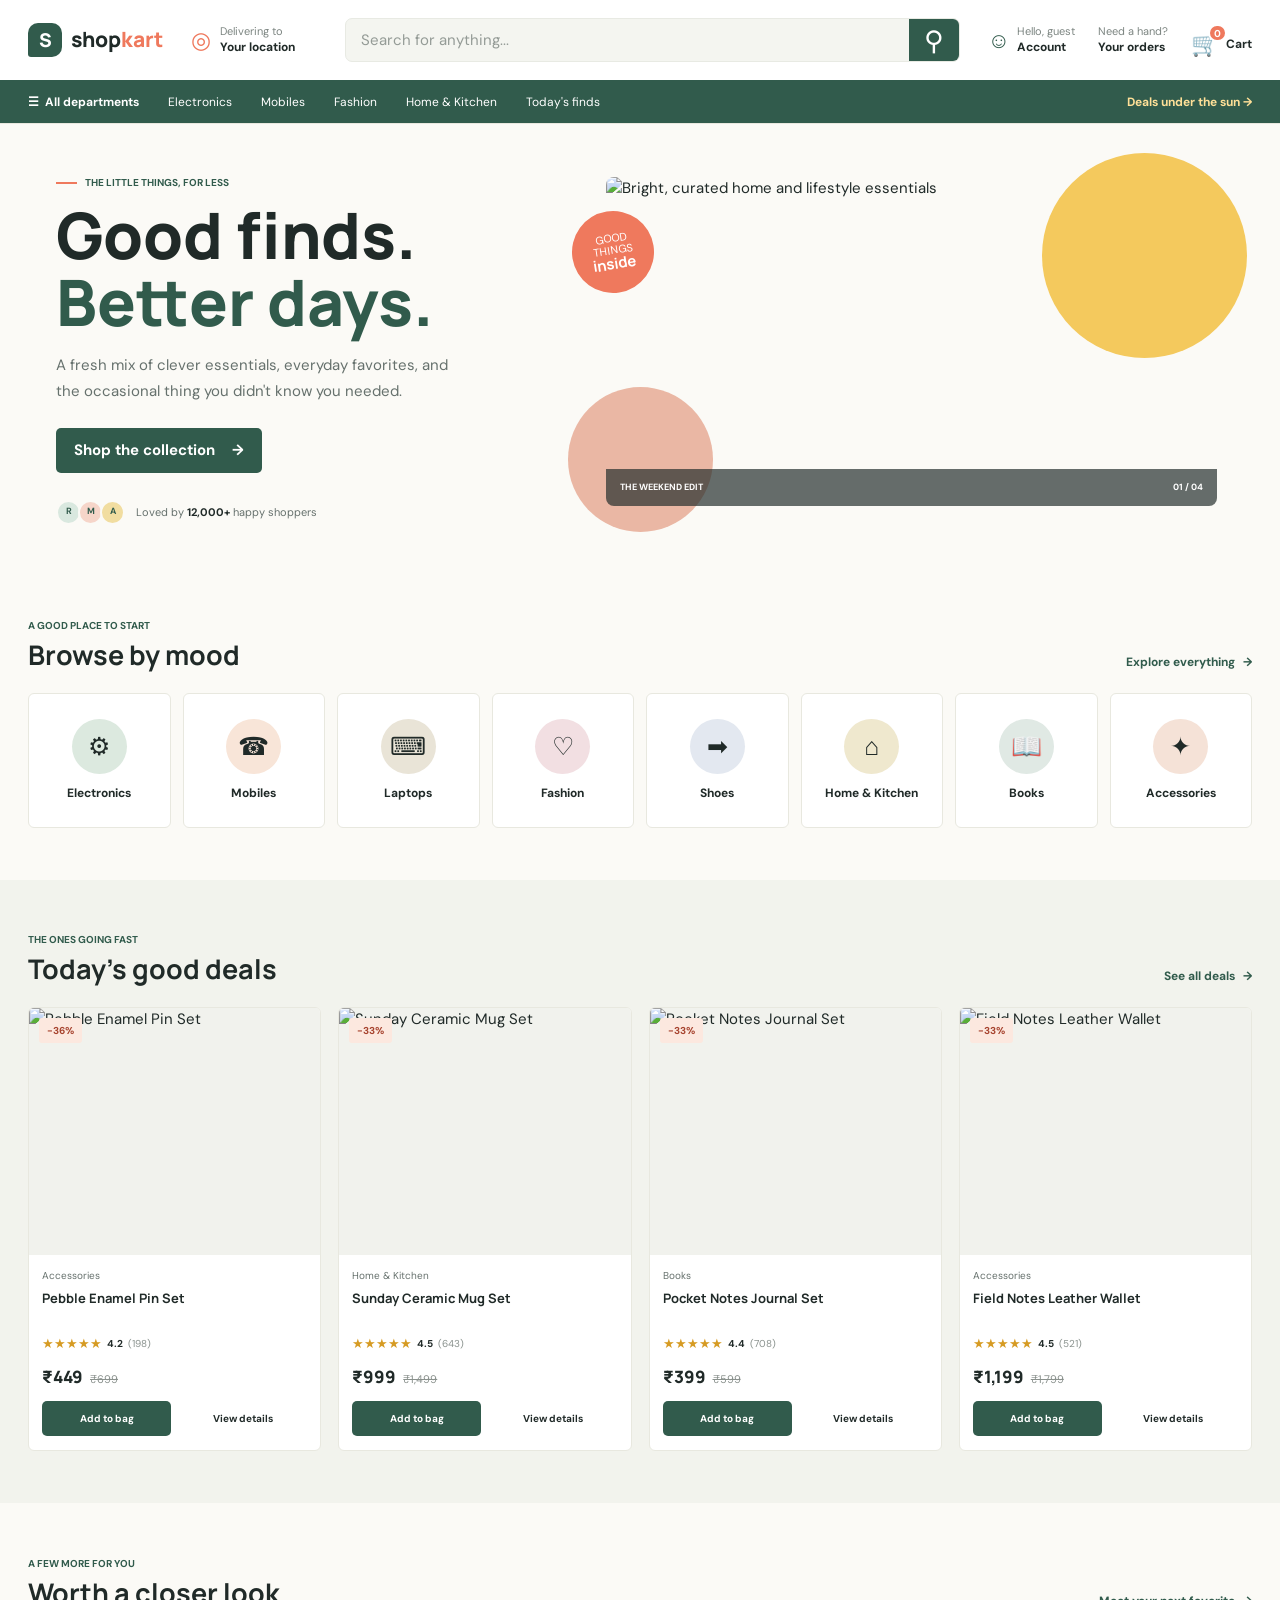
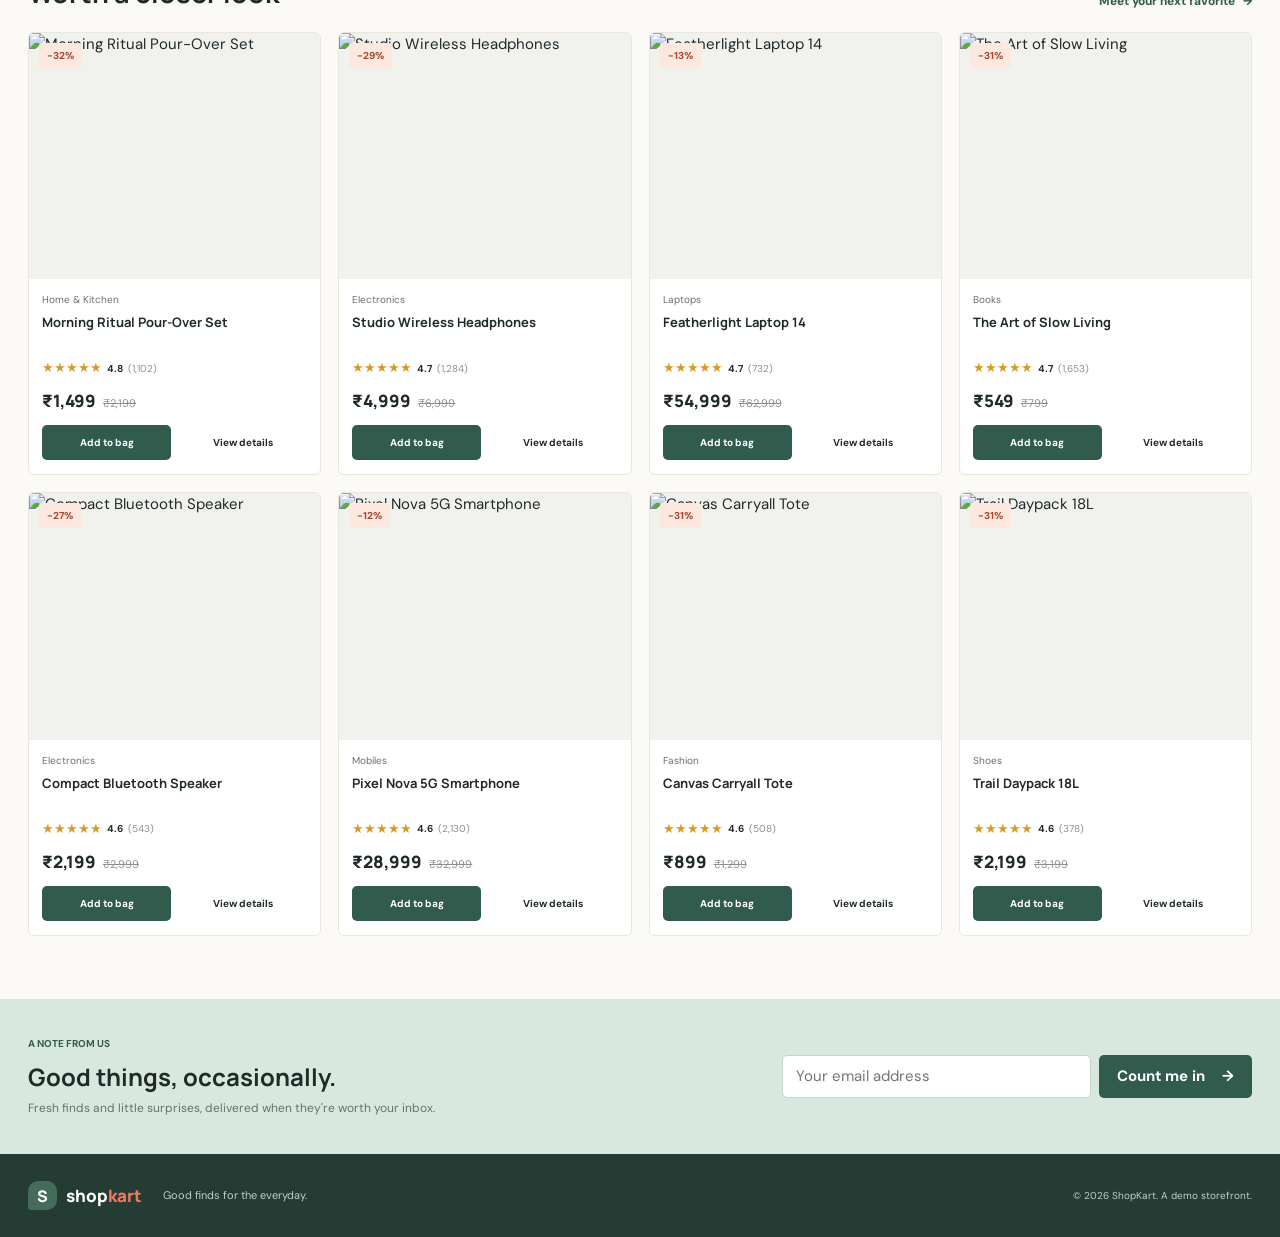
==== index.html @ 0349ad74 "all files" ====
<!doctype html>
<html lang="en">
<head>
  <meta charset="utf-8">
  <meta name="viewport" content="width=device-width, initial-scale=1">
  <meta name="description" content="Discover thoughtful finds and everyday favorites at ShopKart.">
  <title>ShopKart | Good finds </title>
  <link rel="preconnect" href="https://fonts.googleapis.com">
  <link rel="preconnect" href="https://fonts.gstatic.com" crossorigin>
  <link href="https://fonts.googleapis.com/css2?family=DM+Sans:wght@400;500;600;700&family=Manrope:wght@500;600;700;800&display=swap" rel="stylesheet">
  <link rel="stylesheet" href="css/style.css">
  <script src="js/script.js" defer></script>
</head>
<body data-page="home">
  <header class="site-header">
    <div class="header-main container">
      <a class="brand" href="index.html" aria-label="ShopKart home"><span class="brand-mark">S</span><span>shop<span class="brand-accent">kart</span></span></a>
      <div class="delivery-note"><span class="pin-icon" aria-hidden="true">&#9678;</span><span><small>Delivering to</small><strong>Your location</strong></span></div>
      <form class="search-form" role="search"><label class="visually-hidden" for="site-search">Search products</label><input id="site-search" type="search" name="q" placeholder="Search for anything..." autocomplete="off"><button aria-label="Search" type="submit"><span aria-hidden="true">&#9906;</span></button></form>
      <div class="header-actions"><a class="header-link account-link" href="checkout.html"><span class="action-icon" aria-hidden="true">&#9786;</span><span><small>Hello, guest</small><strong>Account</strong></span></a><a class="header-link orders-link" href="checkout.html"><span><small>Need a hand?</small><strong>Your orders</strong></span></a><a class="cart-link" href="cart.html" aria-label="Shopping cart"><span class="cart-icon" aria-hidden="true">&#128722;</span><span class="cart-count" data-cart-count>0</span><strong>Cart</strong></a></div>
      <button class="mobile-menu-button" type="button" aria-label="Open navigation" aria-expanded="false"><span></span><span></span><span></span></button>
    </div>
    <nav class="category-nav" aria-label="Main navigation"><div class="container nav-inner"><a class="nav-all" href="products.html">&#9776; &nbsp;All departments</a><a href="products.html?category=Electronics">Electronics</a><a href="products.html?category=Mobiles">Mobiles</a><a href="products.html?category=Fashion">Fashion</a><a href="products.html?category=Home%20%26%20Kitchen">Home &amp; Kitchen</a><a href="products.html">Today's finds</a><a class="nav-deal" href="products.html?sort=discount">Deals under the sun <span aria-hidden="true">&#8594;</span></a></div></nav>
  </header>
  <main>
    <section class="hero-section container" aria-labelledby="hero-title">
      <div class="hero-copy"><p class="eyebrow"><span></span> THE LITTLE THINGS, FOR LESS</p><h1 id="hero-title">Good finds.<br><em>Better days.</em></h1><p class="hero-description">A fresh mix of clever essentials, everyday favorites, and the occasional thing you didn't know you needed.</p><a class="button button-dark" href="products.html">Shop the collection <span aria-hidden="true">&#8594;</span></a><div class="hero-proof"><div class="proof-avatars"><span>R</span><span>M</span><span>A</span></div><span>Loved by <strong>12,000+</strong> happy shoppers</span></div></div>
      <div class="hero-art"><div class="hero-shape hero-shape-one"></div><div class="hero-shape hero-shape-two"></div><img src="https://images.unsplash.com/photo-1490312278390-ab64016e0aa9?auto=format&fit=crop&w=1100&q=85" alt="Bright, curated home and lifestyle essentials"><div class="hero-sticker"><span>GOOD<br>THINGS</span><strong>inside</strong></div><div class="hero-caption"><span>THE WEEKEND EDIT</span><span>01 / 04</span></div></div>
    </section>
    <section class="category-section container section-space" aria-labelledby="category-heading"><div class="section-heading"><div><p class="eyebrow">A GOOD PLACE TO START</p><h2 id="category-heading">Browse by mood</h2></div><a class="text-link" href="products.html">Explore everything <span aria-hidden="true">&#8594;</span></a></div><div class="category-grid" id="category-grid"></div></section>
    <section class="deal-section section-space" aria-labelledby="deal-heading"><div class="container"><div class="section-heading"><div><p class="eyebrow">THE ONES GOING FAST</p><h2 id="deal-heading">Today's good deals</h2></div><a class="text-link" href="products.html?sort=discount">See all deals <span aria-hidden="true">&#8594;</span></a></div><div class="product-grid" id="deals-grid"></div></div></section>
    <section class="recommend-section container section-space" aria-labelledby="recommend-heading"><div class="section-heading"><div><p class="eyebrow">A FEW MORE FOR YOU</p><h2 id="recommend-heading">Worth a closer look</h2></div><a class="text-link" href="products.html">Meet your next favorite <span aria-hidden="true">&#8594;</span></a></div><div class="product-grid" id="recommended-grid"></div></section>
    <section class="newsletter-band"><div class="container newsletter-inner"><div><p class="eyebrow">A NOTE FROM US</p><h2>Good things, occasionally.</h2><p>Fresh finds and little surprises, delivered when they're worth your inbox.</p></div><form class="newsletter-form"><label class="visually-hidden" for="newsletter-email">Email address</label><input id="newsletter-email" type="email" placeholder="Your email address" required><button class="button button-dark" type="submit">Count me in <span aria-hidden="true">&#8594;</span></button></form></div></section>
  </main>
  <footer class="site-footer"><div class="container footer-inner"><a class="brand footer-brand" href="index.html"><span class="brand-mark">S</span><span>shop<span class="brand-accent">kart</span></span></a><p>Good finds for the everyday.</p><span>&copy; 2026 ShopKart. A demo storefront.</span></div></footer>
  <div class="toast-region" aria-live="polite" aria-atomic="true"></div>
</body>
</html>
---- css/style.css ----
:root { color-scheme: light; --ink:#202a28; --ink-soft:#66716d; --paper:#fbfaf6; --white:#fff; --line:#e8e8df; --green:#315b4c; --green-dark:#23473a; --mint:#d9e8df; --coral:#ef795d; --coral-pale:#fce8df; --yellow:#f4c95d; --shadow:0 10px 28px rgba(35,55,46,.08); --font-body:'DM Sans',sans-serif; --font-display:'Manrope',sans-serif; }
* { box-sizing:border-box; }
html { scroll-behavior:smooth; }
body { margin:0; background:var(--paper); color:var(--ink); font-family:var(--font-body); font-size:15px; line-height:1.5; }
button,input,select { font:inherit; } button,a,input,select { -webkit-tap-highlight-color:transparent; } a { color:inherit; text-decoration:none; } button { color:inherit; } img { display:block; max-width:100%; }
.container { width:min(1240px,calc(100% - 56px)); margin-inline:auto; } .visually-hidden { position:absolute; width:1px; height:1px; padding:0; margin:-1px; overflow:hidden; clip:rect(0,0,0,0); white-space:nowrap; border:0; } .hidden { display:none!important; }
.site-header { position:relative; z-index:5; background:var(--white); border-bottom:1px solid var(--line); } .header-main { min-height:80px; display:flex; align-items:center; gap:28px; } .brand { display:inline-flex; align-items:center; gap:9px; flex:0 0 auto; font-family:var(--font-display); font-weight:800; font-size:21px; } .brand-mark { width:34px; height:34px; display:grid; place-items:center; border-radius:10px 10px 10px 3px; color:white; background:var(--green); font-size:19px; } .brand-accent { color:var(--coral); }
.delivery-note { display:flex; align-items:center; gap:9px; min-width:126px; } .pin-icon { color:var(--coral); font-size:23px; } .delivery-note small,.header-link small { display:block; color:#7c8581; font-size:11px; line-height:1.3; } .delivery-note strong,.header-link strong { display:block; font-size:12px; font-weight:700; line-height:1.4; }
.search-form { height:44px; display:flex; flex:1; min-width:120px; background:#f4f5f0; border:1px solid #e8eae3; border-radius:7px; overflow:hidden; } .search-form:focus-within { border-color:#819b8d; box-shadow:0 0 0 3px rgba(49,91,76,.09); } .search-form input { width:100%; min-width:0; padding:0 15px; border:0; outline:0; background:transparent; color:var(--ink); } .search-form input::placeholder { color:#949b96; } .search-form button { width:50px; flex:0 0 50px; border:0; color:white; background:var(--green); cursor:pointer; font-size:27px; line-height:1; }
.header-actions { display:flex; align-items:center; gap:23px; } .header-link { display:flex; align-items:center; gap:7px; white-space:nowrap; } .action-icon { color:var(--green); font-size:22px; } .cart-link { display:flex; align-items:center; gap:6px; position:relative; padding-top:8px; font-size:12px; } .cart-icon { font-size:23px; line-height:1; } .cart-count { position:absolute; top:-1px; left:17px; display:grid; min-width:18px; height:18px; place-items:center; padding:0 4px; border:2px solid white; border-radius:99px; background:var(--coral); color:white; font-size:10px; font-weight:700; } .mobile-menu-button { display:none; width:40px; height:40px; padding:10px; border:1px solid var(--line); border-radius:6px; background:white; } .mobile-menu-button span { display:block; height:2px; margin:4px 0; background:var(--ink); }
.category-nav { min-height:43px; background:var(--green); color:white; } .nav-inner { min-height:43px; display:flex; align-items:center; gap:29px; font-size:12px; } .nav-inner a { white-space:nowrap; transition:opacity .18s ease; } .nav-inner a:hover { opacity:.75; } .nav-all { font-weight:700; } .nav-deal { margin-left:auto; color:#ffe098; font-weight:700; }
.hero-section { min-height:440px; display:grid; grid-template-columns:.84fr 1.16fr; align-items:center; gap:45px; padding-block:36px 40px; } .hero-copy { padding:15px 0 10px 28px; } .eyebrow { margin:0 0 12px; color:var(--green); font-size:10px; font-weight:700; } .hero-copy .eyebrow { display:flex; align-items:center; gap:8px; } .hero-copy .eyebrow span { width:21px; height:2px; background:var(--coral); } h1,h2,h3,p { margin-top:0; } h1,h2,h3 { font-family:var(--font-display); } .hero-copy h1 { max-width:460px; margin-bottom:17px; font-size:clamp(42px,5vw,65px); line-height:1.04; font-weight:800; } .hero-copy h1 em { color:var(--green); font-style:normal; } .hero-description { max-width:410px; margin-bottom:23px; color:var(--ink-soft); font-size:15px; line-height:1.75; }
.button { min-height:45px; display:inline-flex; align-items:center; justify-content:center; gap:17px; padding:0 18px; border:0; border-radius:5px; cursor:pointer; font-weight:700; transition:transform .18s ease,background .18s ease,box-shadow .18s ease; } .button:hover { transform:translateY(-2px); box-shadow:0 7px 15px rgba(35,55,46,.14); } .button-dark { background:var(--green); color:white; } .button-dark:hover { background:var(--green-dark); } .button-coral { background:var(--coral); color:white; } .button-coral:hover { background:#dc674e; } .button-light { background:white; border:1px solid var(--line); } .hero-proof { display:flex; align-items:center; gap:11px; margin-top:27px; color:var(--ink-soft); font-size:11px; } .hero-proof strong { color:var(--ink); } .proof-avatars { display:flex; padding-left:3px; } .proof-avatars span { width:25px; height:25px; display:grid; place-items:center; margin-left:-3px; border:2px solid var(--paper); border-radius:50%; background:var(--mint); color:var(--green); font-size:9px; font-weight:700; } .proof-avatars span:nth-child(2) { background:#f6d5c9; } .proof-avatars span:nth-child(3) { background:#f1dda0; }
.hero-art { position:relative; min-height:356px; isolation:isolate; } .hero-art img { position:absolute; inset:8px 35px 19px 38px; width:calc(100% - 73px); height:calc(100% - 27px); object-fit:cover; border-radius:8px 70px 8px 8px; } .hero-shape { position:absolute; z-index:-1; border-radius:50%; } .hero-shape-one { width:205px; height:205px; top:-16px; right:5px; background:var(--yellow); } .hero-shape-two { width:145px; height:145px; bottom:-7px; left:0; background:#eab7a4; } .hero-sticker { position:absolute; top:42px; left:4px; width:82px; height:82px; display:grid; place-content:center; transform:rotate(-9deg); border-radius:50%; background:var(--coral); color:white; text-align:center; font-size:11px; line-height:1.1; } .hero-sticker strong { font-family:var(--font-display); font-size:15px; } .hero-caption { position:absolute; right:35px; bottom:19px; left:38px; display:flex; justify-content:space-between; padding:12px 14px; border-radius:0 0 8px 8px; background:rgba(32,42,40,.68); color:white; font-size:9px; font-weight:700; }
.section-space { padding-block:52px; } .section-heading { display:flex; align-items:end; justify-content:space-between; gap:20px; margin-bottom:22px; } .section-heading .eyebrow { margin-bottom:6px; } .section-heading h2,.newsletter-inner h2 { margin-bottom:0; font-size:27px; line-height:1.2; } .text-link { display:inline-flex; align-items:center; gap:8px; color:var(--green); font-size:12px; font-weight:700; white-space:nowrap; } .text-link:hover,.text-button:hover { color:var(--coral); } .category-section { padding-top:43px; } .category-grid { display:grid; grid-template-columns:repeat(8,minmax(0,1fr)); gap:12px; } .category-card { min-height:135px; display:flex; flex-direction:column; align-items:center; justify-content:center; gap:10px; border:1px solid var(--line); border-radius:6px; background:white; transition:transform .2s ease,box-shadow .2s ease; } .category-card:hover { transform:translateY(-4px); box-shadow:var(--shadow); } .category-emoji { width:55px; height:55px; display:grid; place-items:center; border-radius:50%; background:var(--category-bg,var(--mint)); font-size:25px; } .category-card span:last-child { font-size:12px; font-weight:700; } .deal-section { background:#f2f3ed; } .recommend-section { padding-top:53px; padding-bottom:63px; }
.product-grid { display:grid; grid-template-columns:repeat(4,minmax(0,1fr)); gap:17px; } .product-card { min-width:0; overflow:hidden; border:1px solid var(--line); border-radius:6px; background:white; transition:transform .2s ease,box-shadow .2s ease; } .product-card:hover { transform:translateY(-3px); box-shadow:var(--shadow); } .product-image-link { position:relative; display:block; overflow:hidden; aspect-ratio:1.18/1; background:#f1f2ed; } .product-image { width:100%; height:100%; object-fit:cover; transition:transform .35s ease; } .product-card:hover .product-image { transform:scale(1.035); } .discount-tag { position:absolute; top:10px; left:10px; padding:5px 8px; border-radius:3px; background:var(--coral-pale); color:#a6422d; font-size:10px; font-weight:700; } .product-card-body { padding:13px 13px 14px; } .product-category { margin-bottom:6px; color:var(--ink-soft); font-size:10px; } .product-name { min-height:38px; margin-bottom:7px; font-family:var(--font-display); font-size:13px; font-weight:700; line-height:1.45; } .product-name a:hover { color:var(--green); } .rating-line { display:flex; align-items:center; gap:5px; margin-bottom:10px; font-size:10px; } .stars { color:#d69b23; font-size:13px; } .rating-number { font-weight:700; } .review-count { color:#89918d; } .price-line { display:flex; align-items:baseline; flex-wrap:wrap; gap:7px; margin-bottom:12px; } .current-price { font-family:var(--font-display); font-size:17px; font-weight:800; } .old-price { color:#8a918d; font-size:11px; text-decoration:line-through; } .card-actions { display:flex; gap:7px; } .card-actions .button { min-height:35px; flex:1; gap:4px; padding-inline:8px; font-size:10px; }
.category-electronics { --category-bg:#dce9df; } .category-mobiles { --category-bg:#f8e5d8; } .category-laptops { --category-bg:#e9e4d7; } .category-fashion { --category-bg:#f2dfe2; } .category-shoes { --category-bg:#e3e8f0; } .category-home-kitchen { --category-bg:#efe8ce; } .category-books { --category-bg:#e0e9e4; } .category-accessories { --category-bg:#f5e2d7; }
.newsletter-band { padding-block:37px; background:var(--mint); } .newsletter-inner { display:flex; align-items:center; justify-content:space-between; gap:35px; } .newsletter-inner h2 { margin-bottom:7px; font-size:24px; } .newsletter-inner p:not(.eyebrow) { margin-bottom:0; color:var(--ink-soft); font-size:12px; } .newsletter-form { display:flex; width:min(470px,49%); gap:8px; } .newsletter-form input { min-width:0; flex:1; padding:0 13px; border:1px solid #c5d5ca; border-radius:5px; outline-color:var(--green); } .newsletter-form .button { min-height:43px; } .site-footer { background:#243c34; color:white; } .footer-inner { min-height:83px; display:flex; align-items:center; gap:21px; } .footer-brand { color:white; font-size:17px; } .footer-brand .brand-mark { width:29px; height:29px; background:#456b5b; font-size:16px; } .footer-inner p { margin:0 auto 0 0; color:#c1cec7; font-size:11px; } .footer-inner>span { color:#c1cec7; font-size:10px; }
.listing-page,.detail-page,.cart-page,.checkout-page { min-height:65vh; padding-bottom:65px; } .breadcrumbs { display:flex; align-items:center; gap:10px; padding-block:19px; color:#808984; font-size:11px; } .breadcrumbs a:hover { color:var(--green); } .listing-heading,.page-title-row { display:flex; align-items:end; justify-content:space-between; gap:22px; margin:13px 0 27px; } .listing-heading .eyebrow,.page-title-row .eyebrow { margin-bottom:7px; } .listing-heading h1,.page-title-row h1 { margin-bottom:5px; font-size:31px; line-height:1.2; } .listing-heading p { margin-bottom:0; color:var(--ink-soft); font-size:13px; } .result-count { padding-bottom:4px; color:var(--ink-soft); font-size:12px; } .listing-layout { display:grid; grid-template-columns:220px minmax(0,1fr); align-items:start; gap:27px; } .filter-panel { position:sticky; top:15px; padding:17px; border:1px solid var(--line); border-radius:6px; background:white; } .filter-title { display:flex; align-items:center; justify-content:space-between; margin-bottom:19px; } .filter-title h2 { margin:0; font-size:15px; } .text-button { padding:0; border:0; background:none; color:var(--green); cursor:pointer; font-size:10px; font-weight:700; } .filter-label { display:flex; justify-content:space-between; margin:16px 0 7px; font-size:11px; font-weight:700; } .filter-label span { color:var(--green); } .filter-panel select,.listing-toolbar select { width:100%; min-height:38px; padding:0 9px; border:1px solid var(--line); border-radius:4px; background:white; color:var(--ink); outline-color:var(--green); font-size:11px; } .filter-panel input[type=range] { width:100%; accent-color:var(--green); } .filter-note { margin-top:23px; padding-top:14px; border-top:1px solid var(--line); color:var(--ink-soft); font-size:10px; } .filter-note span { margin-right:5px; color:var(--green); font-weight:700; } .listing-toolbar { min-height:40px; display:flex; align-items:center; justify-content:space-between; gap:12px; margin-bottom:13px; color:var(--ink-soft); font-size:11px; } .listing-toolbar label { display:flex; align-items:center; gap:8px; white-space:nowrap; } .listing-toolbar select { width:155px; min-height:35px; } .listing-grid { grid-template-columns:repeat(3,minmax(0,1fr)); } .empty-state { padding:50px 15px; text-align:center; } .empty-icon { color:var(--coral); font-size:40px; } .empty-state h2 { margin:8px 0; font-size:21px; } .empty-state p { margin-bottom:19px; color:var(--ink-soft); font-size:13px; }
.detail-page { padding-bottom:55px; } .detail-layout { display:grid; grid-template-columns:minmax(0,1fr) minmax(0,.92fr); gap:55px; align-items:start; padding-block:17px 45px; } .detail-image-wrap { position:relative; min-height:420px; overflow:hidden; border-radius:7px; background:#f0f1eb; } .detail-image { width:100%; height:100%; min-height:420px; max-height:520px; object-fit:cover; } .detail-info { padding-top:12px; } .detail-category { margin-bottom:9px; color:var(--green); font-size:11px; font-weight:700; } .detail-info h1 { margin-bottom:12px; font-size:31px; line-height:1.25; } .detail-rating { display:flex; align-items:center; gap:8px; padding-bottom:17px; border-bottom:1px solid var(--line); font-size:12px; } .detail-price { display:flex; align-items:baseline; gap:11px; margin:19px 0 5px; } .detail-price .current-price { font-size:28px; } .detail-saving { display:inline-block; margin-bottom:17px; padding:4px 7px; border-radius:3px; background:var(--coral-pale); color:#a6422d; font-size:10px; font-weight:700; } .detail-description { margin:0 0 19px; color:var(--ink-soft); font-size:13px; line-height:1.8; } .feature-list { display:grid; gap:9px; margin:0 0 23px; padding:0; list-style:none; } .feature-list li { display:flex; gap:9px; font-size:12px; } .feature-list li::before { content:'\2713'; color:var(--green); font-weight:700; } .detail-purchase { display:flex; align-items:center; gap:10px; flex-wrap:wrap; padding:16px 0; border-top:1px solid var(--line); } .quantity-select { width:68px; height:44px; padding:0 8px; border:1px solid var(--line); border-radius:5px; background:white; } .detail-purchase .button { min-width:140px; } .delivery-promise { display:flex; gap:10px; padding:14px; border-radius:5px; background:#f0f4ef; color:var(--green); font-size:11px; } .delivery-promise span { color:var(--ink-soft); } .related-section { padding-top:32px; } .unavailable-state { padding:70px 0; text-align:center; }
.cart-page { padding-bottom:75px; } .page-title-row { align-items:center; } .page-title-row h1 { margin:0; } .page-title-row h1 span { color:#818984; font-family:var(--font-body); font-size:14px; font-weight:500; } .cart-layout { display:grid; grid-template-columns:minmax(0,1fr) 315px; gap:25px; align-items:start; } .cart-items { display:grid; gap:11px; } .cart-item { display:grid; grid-template-columns:112px minmax(0,1fr) auto; gap:16px; align-items:center; padding:14px; border:1px solid var(--line); border-radius:6px; background:white; } .cart-item-image { width:112px; height:100px; border-radius:4px; object-fit:cover; background:#f1f2ed; } .cart-item-info .product-category { margin-bottom:5px; } .cart-item-info h2 { margin-bottom:6px; font-size:14px; } .cart-item-info h2 a:hover { color:var(--green); } .cart-item-price { color:var(--green); font-family:var(--font-display); font-size:14px; font-weight:800; } .cart-item-controls { display:flex; align-items:center; gap:9px; margin-top:11px; } .quantity-control { display:inline-flex; align-items:center; height:31px; border:1px solid var(--line); border-radius:4px; } .quantity-control button { width:30px; height:29px; border:0; background:white; cursor:pointer; font-size:16px; } .quantity-control button:hover { color:var(--green); } .quantity-control span { min-width:25px; text-align:center; font-size:11px; font-weight:700; } .remove-button { padding:5px 2px; border:0; background:none; color:#9b5547; cursor:pointer; font-size:10px; font-weight:600; } .cart-item-total { align-self:start; padding-top:4px; font-family:var(--font-display); font-size:14px; font-weight:800; white-space:nowrap; } .summary-panel { padding:19px; border:1px solid var(--line); border-radius:6px; background:white; } .summary-panel h2 { margin-bottom:18px; font-size:17px; } .summary-row { display:flex; justify-content:space-between; gap:10px; margin:11px 0; color:var(--ink-soft); font-size:12px; } .summary-row.discount-row { color:var(--green); } .summary-row.total-row { margin-top:15px; padding-top:14px; border-top:1px solid var(--line); color:var(--ink); font-size:15px; font-weight:800; } .summary-panel .button { width:100%; margin-top:14px; } .summary-small { margin:12px 0 0; color:var(--ink-soft); text-align:center; font-size:10px; } .empty-cart { padding:70px 15px; border:1px dashed #d5ddd6; border-radius:6px; text-align:center; } .empty-cart .empty-icon { color:var(--green); } .empty-cart h2 { margin:10px 0; font-size:22px; } .empty-cart p { margin-bottom:19px; color:var(--ink-soft); font-size:13px; }
.checkout-page { padding-bottom:75px; } .secure-note { display:inline-flex; align-items:center; gap:7px; color:var(--green); font-size:11px; font-weight:700; } .checkout-layout { display:grid; grid-template-columns:minmax(0,1fr) 340px; gap:27px; align-items:start; } .checkout-form { display:grid; gap:20px; } .form-section,.checkout-summary { padding:20px; border:1px solid var(--line); border-radius:6px; background:white; } .form-section h2,.checkout-summary h2 { margin-bottom:16px; font-size:17px; } .form-grid { display:grid; grid-template-columns:1fr 1fr; gap:13px; } .form-field { display:grid; gap:6px; } .form-field.full-width { grid-column:1/-1; } .form-field label { font-size:11px; font-weight:700; } .form-field input { width:100%; height:41px; padding:0 11px; border:1px solid #dfe3db; border-radius:4px; outline-color:var(--green); font-size:12px; } .payment-options { display:grid; gap:9px; } .payment-option { display:flex; align-items:center; gap:10px; padding:12px; border:1px solid var(--line); border-radius:4px; cursor:pointer; font-size:12px; } .payment-option:has(input:checked) { border-color:var(--green); background:#f3f7f2; } .payment-option input { accent-color:var(--green); } .payment-option small { display:block; margin-top:2px; color:var(--ink-soft); font-size:10px; } .demo-payment-note { margin:12px 0 0; color:var(--ink-soft); font-size:10px; } .checkout-summary { position:sticky; top:15px; } .checkout-summary-items { display:grid; gap:12px; padding-bottom:13px; border-bottom:1px solid var(--line); } .checkout-mini-item { display:flex; align-items:center; gap:10px; font-size:11px; } .checkout-mini-item img { width:46px; height:46px; border-radius:4px; object-fit:cover; background:#f0f1eb; } .checkout-mini-info { flex:1; } .checkout-mini-info small { display:block; margin-top:3px; color:var(--ink-soft); } .checkout-error { margin:0 0 12px; color:#a6422d; font-size:12px; } .success-panel { max-width:680px; margin:28px auto 70px; padding:40px; border:1px solid var(--line); border-radius:7px; background:white; text-align:center; box-shadow:var(--shadow); } .success-check { width:64px; height:64px; display:grid; place-items:center; margin:0 auto 17px; border-radius:50%; background:#e0eee4; color:var(--green); font-size:31px; } .success-panel h2 { margin-bottom:9px; font-size:28px; } .success-panel p { margin-bottom:18px; color:var(--ink-soft); font-size:13px; } .order-id { display:inline-block; margin-bottom:21px; padding:9px 14px; border:1px dashed #9aafa0; border-radius:4px; background:#f5f8f3; color:var(--green); font-family:var(--font-display); font-size:14px; font-weight:800; } .toast-region { position:fixed; z-index:20; right:22px; bottom:22px; display:grid; gap:8px; pointer-events:none; } .toast { padding:12px 16px; border-radius:5px; background:var(--ink); box-shadow:var(--shadow); color:white; font-size:12px; animation:toast-in .25s ease both; } @keyframes toast-in { from { transform:translateY(8px); opacity:0; } to { transform:translateY(0); opacity:1; } }
@media(max-width:1050px) { .container { width:min(100% - 40px,1240px); } .header-main { gap:17px; } .delivery-note { min-width:auto; } .header-actions { gap:14px; } .orders-link { display:none; } .nav-inner { gap:20px; } .category-grid { grid-template-columns:repeat(4,minmax(0,1fr)); } .listing-grid { grid-template-columns:repeat(2,minmax(0,1fr)); } .product-grid { gap:13px; } .detail-layout { gap:32px; } }
@media(max-width:720px) {
  body { font-size:14px; } .container { width:calc(100% - 32px); } .header-main { min-height:68px; display:grid; grid-template-columns:auto 1fr auto; gap:12px; padding-block:10px; } .brand { font-size:19px; } .brand-mark { width:31px; height:31px; } .delivery-note,.header-actions { display:none; } .search-form { grid-column:1/3; grid-row:2; width:100%; height:40px; } .mobile-menu-button { display:block; grid-column:3; grid-row:1; } .category-nav { display:none; } .category-nav.is-open { display:block; } .nav-inner { display:grid; grid-template-columns:1fr 1fr; gap:0; padding-block:6px; } .nav-inner a { padding:11px 5px; border-bottom:1px solid rgba(255,255,255,.12); } .nav-deal { margin:0; }
  .hero-section { min-height:0; grid-template-columns:1fr; gap:15px; padding-block:25px 32px; } .hero-copy { padding:5px 0 0; } .hero-copy h1 { max-width:400px; font-size:45px; } .hero-description { max-width:470px; font-size:13px; } .hero-proof { margin-top:18px; } .hero-art { min-height:265px; margin-inline:7px; } .hero-art img { inset:7px 23px 15px 26px; width:calc(100% - 49px); height:calc(100% - 22px); } .hero-shape-one { width:150px; height:150px; } .hero-shape-two { width:110px; height:110px; } .hero-sticker { top:28px; width:67px; height:67px; font-size:9px; } .hero-sticker strong { font-size:12px; } .hero-caption { right:23px; bottom:15px; left:26px; }
  .section-space { padding-block:36px; } .category-section { padding-top:34px; } .section-heading { align-items:end; margin-bottom:17px; } .section-heading h2 { font-size:22px; } .section-heading .text-link { font-size:10px; } .category-grid { grid-template-columns:repeat(4,minmax(0,1fr)); gap:8px; } .category-card { min-height:104px; gap:7px; } .category-emoji { width:43px; height:43px; font-size:21px; } .category-card span:last-child { font-size:10px; text-align:center; }
  .product-grid { grid-template-columns:repeat(2,minmax(0,1fr)); gap:10px; } .product-card-body { padding:10px; } .product-category { font-size:9px; } .product-name { min-height:35px; font-size:11px; } .rating-line { gap:4px; font-size:9px; } .stars { font-size:11px; } .current-price { font-size:15px; } .old-price { font-size:10px; } .card-actions { flex-direction:column; } .card-actions .button { min-height:32px; }
  .newsletter-inner { align-items:stretch; flex-direction:column; gap:18px; } .newsletter-form { width:100%; } .newsletter-form .button { gap:7px; padding-inline:12px; font-size:11px; } .footer-inner { min-height:100px; flex-wrap:wrap; gap:8px 15px; padding-block:17px; } .footer-inner p { margin-right:auto; } .footer-inner>span { width:100%; } .breadcrumbs { padding-block:15px; }
  .listing-heading,.page-title-row { align-items:start; margin:8px 0 20px; } .listing-heading h1,.page-title-row h1 { font-size:25px; } .listing-heading p { font-size:11px; } .listing-layout { grid-template-columns:1fr; gap:16px; } .filter-panel { position:static; display:grid; grid-template-columns:1fr 1fr; gap:0 12px; padding:13px; } .filter-title { grid-column:1/-1; margin-bottom:4px; } .filter-panel .filter-label { align-self:end; } .filter-panel .filter-label[for="price-filter"] { grid-column:1/-1; } .filter-panel input[type=range],.filter-note { grid-column:1/-1; } .filter-note { margin-top:11px; padding-top:10px; } .filter-panel select { min-width:0; } .listing-grid { grid-template-columns:repeat(2,minmax(0,1fr)); } .listing-toolbar { margin-bottom:8px; } .listing-toolbar label { gap:5px; } .listing-toolbar select { width:130px; }
  .detail-layout { grid-template-columns:1fr; gap:22px; padding-top:5px; } .detail-image-wrap,.detail-image { min-height:0; height:auto; aspect-ratio:1.2/1; } .detail-info { padding:0; } .detail-info h1 { font-size:25px; } .detail-price .current-price { font-size:25px; } .related-section { padding-top:23px; } .cart-layout,.checkout-layout { grid-template-columns:1fr; gap:16px; } .cart-item { grid-template-columns:78px minmax(0,1fr); gap:11px; padding:10px; } .cart-item-image { width:78px; height:78px; grid-row:span 2; } .cart-item-info h2 { font-size:12px; } .cart-item-total { grid-column:2; grid-row:2; justify-self:end; align-self:end; padding:0 3px 3px 0; } .cart-item-controls { gap:7px; } .summary-panel,.checkout-summary { position:static; } .checkout-summary { grid-row:1; } .success-panel { margin-top:18px; padding:27px 19px; } .success-panel h2 { font-size:23px; } .toast-region { right:12px; bottom:12px; left:12px; } .toast { text-align:center; }
}
@media(max-width:390px) { .container { width:calc(100% - 24px); } .hero-copy h1 { font-size:40px; } .section-heading { align-items:start; flex-direction:column; gap:8px; } .listing-toolbar { align-items:start; flex-direction:column; } .listing-toolbar label { align-self:stretch; justify-content:space-between; } .listing-toolbar select { flex:0 1 155px; } .form-grid { grid-template-columns:1fr; } .form-field.full-width { grid-column:auto; } .detail-purchase { gap:7px; } .detail-purchase .button { min-width:125px; padding-inline:10px; font-size:11px; } }
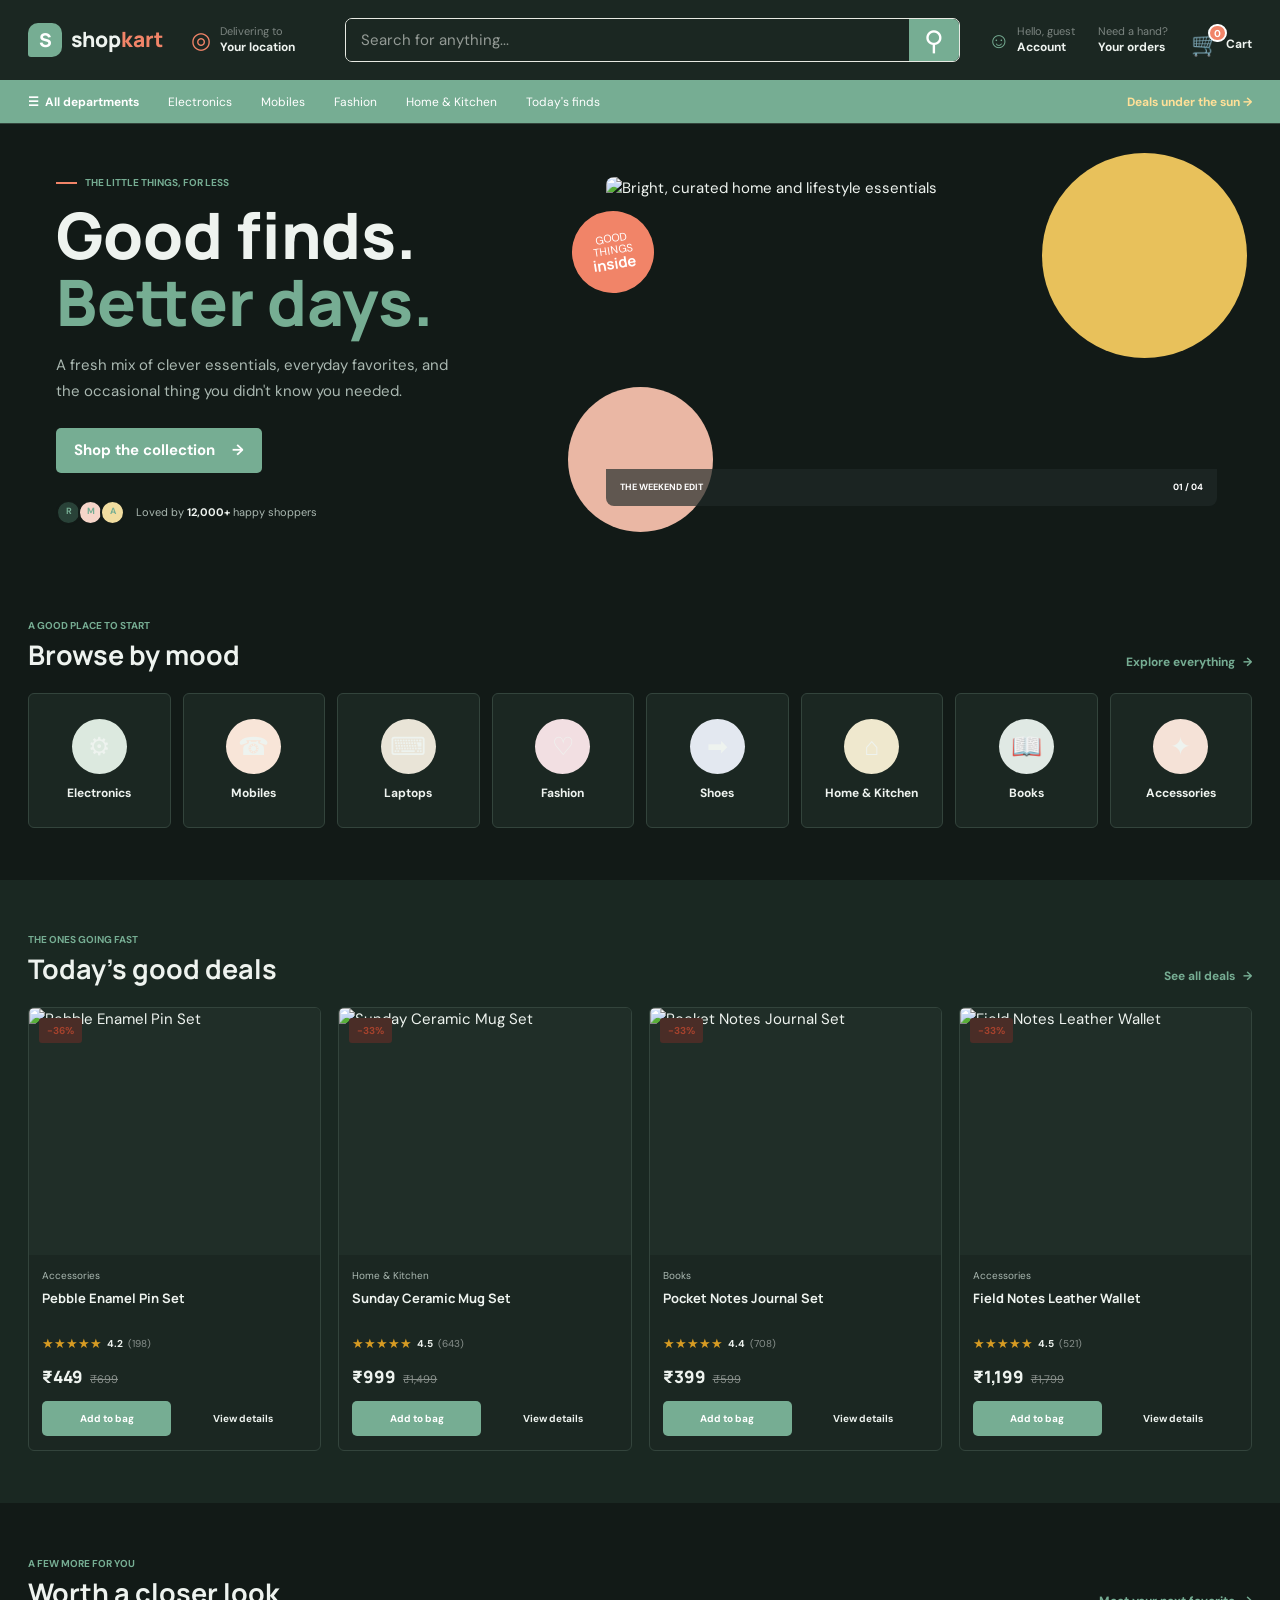
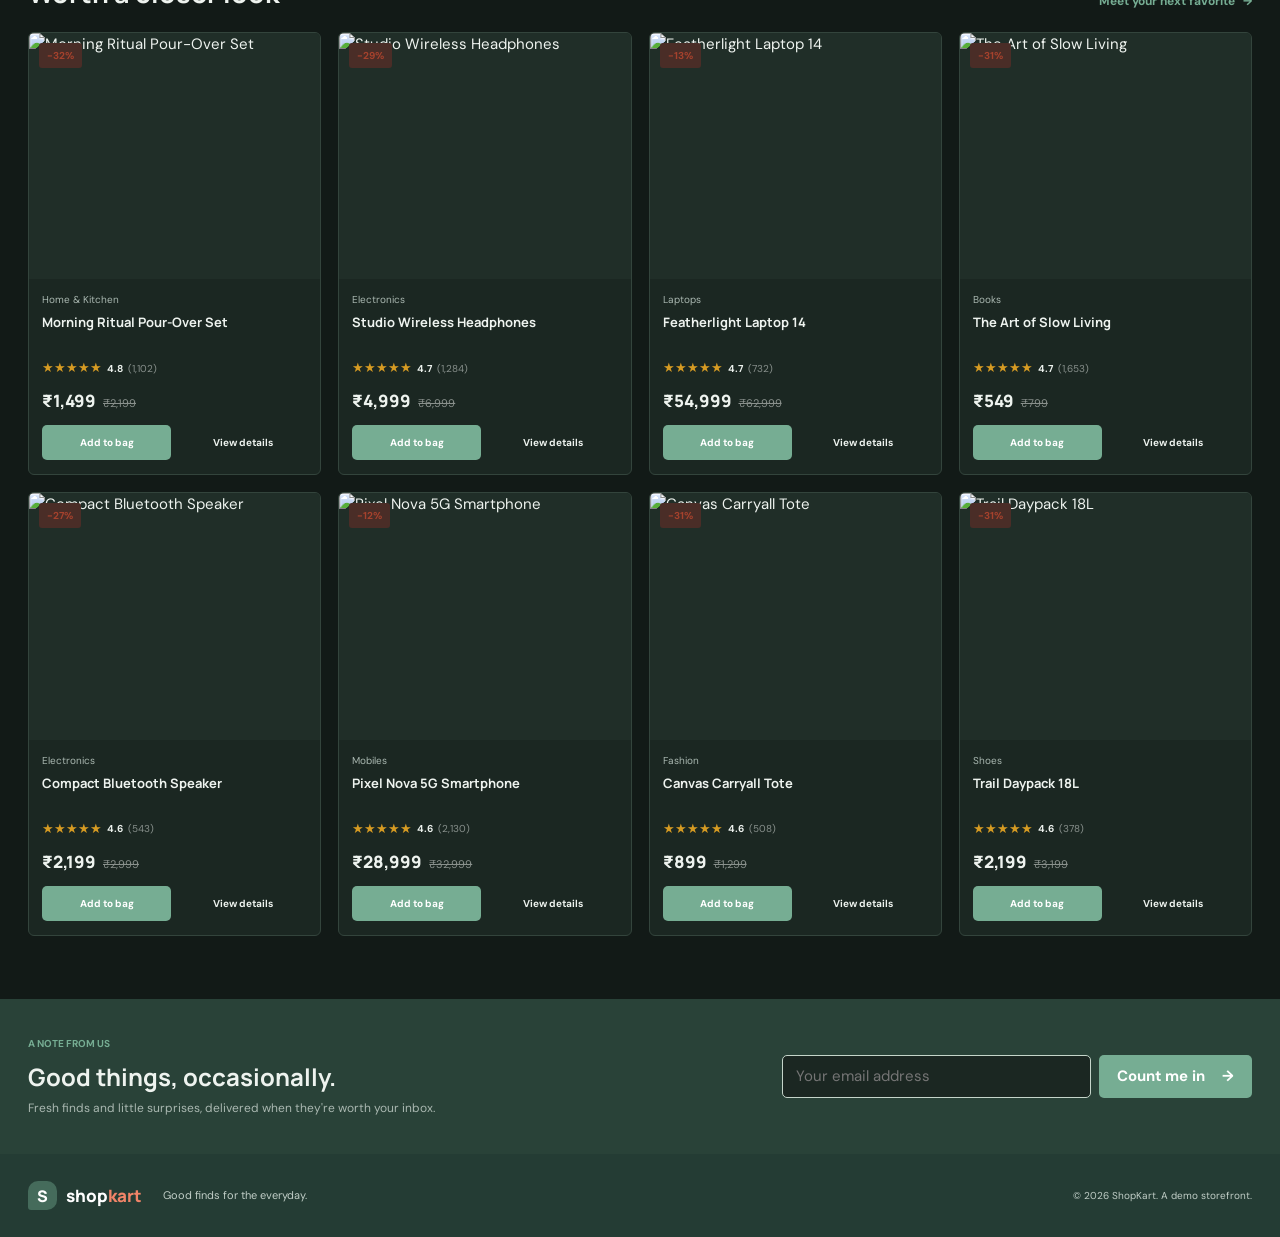
==== commit c5208dfe: "Update index.html" ====
--- a/index.html
+++ b/index.html
@@ -4,7 +4,7 @@
   <meta charset="utf-8">
   <meta name="viewport" content="width=device-width, initial-scale=1">
   <meta name="description" content="Discover thoughtful finds and everyday favorites at ShopKart.">
-  <title>ShopKart | Good finds </title>
+  <title>ShopKart | Good finds, delivered </title>
   <link rel="preconnect" href="https://fonts.googleapis.com">
   <link rel="preconnect" href="https://fonts.gstatic.com" crossorigin>
   <link href="https://fonts.googleapis.com/css2?family=DM+Sans:wght@400;500;600;700&family=Manrope:wght@500;600;700;800&display=swap" rel="stylesheet">
--- a/css/style.css
+++ b/css/style.css
@@ -1,4 +1,4 @@
-:root { color-scheme: light; --ink:#202a28; --ink-soft:#66716d; --paper:#fbfaf6; --white:#fff; --line:#e8e8df; --green:#315b4c; --green-dark:#23473a; --mint:#d9e8df; --coral:#ef795d; --coral-pale:#fce8df; --yellow:#f4c95d; --shadow:0 10px 28px rgba(35,55,46,.08); --font-body:'DM Sans',sans-serif; --font-display:'Manrope',sans-serif; }
+:root { color-scheme:dark; --ink:#eef3ef; --ink-soft:#aab8b1; --paper:#121a17; --white:#1b2722; --line:#33443c; --green:#76ad93; --green-dark:#5d9078; --mint:#294238; --coral:#f18468; --coral-pale:#4a2d27; --yellow:#e8c15b; --shadow:0 10px 28px rgba(0,0,0,.25); --font-body:'DM Sans',sans-serif; --font-display:'Manrope',sans-serif; }
 * { box-sizing:border-box; }
 html { scroll-behavior:smooth; }
 body { margin:0; background:var(--paper); color:var(--ink); font-family:var(--font-body); font-size:15px; line-height:1.5; }
@@ -20,6 +20,12 @@
 .detail-page { padding-bottom:55px; } .detail-layout { display:grid; grid-template-columns:minmax(0,1fr) minmax(0,.92fr); gap:55px; align-items:start; padding-block:17px 45px; } .detail-image-wrap { position:relative; min-height:420px; overflow:hidden; border-radius:7px; background:#f0f1eb; } .detail-image { width:100%; height:100%; min-height:420px; max-height:520px; object-fit:cover; } .detail-info { padding-top:12px; } .detail-category { margin-bottom:9px; color:var(--green); font-size:11px; font-weight:700; } .detail-info h1 { margin-bottom:12px; font-size:31px; line-height:1.25; } .detail-rating { display:flex; align-items:center; gap:8px; padding-bottom:17px; border-bottom:1px solid var(--line); font-size:12px; } .detail-price { display:flex; align-items:baseline; gap:11px; margin:19px 0 5px; } .detail-price .current-price { font-size:28px; } .detail-saving { display:inline-block; margin-bottom:17px; padding:4px 7px; border-radius:3px; background:var(--coral-pale); color:#a6422d; font-size:10px; font-weight:700; } .detail-description { margin:0 0 19px; color:var(--ink-soft); font-size:13px; line-height:1.8; } .feature-list { display:grid; gap:9px; margin:0 0 23px; padding:0; list-style:none; } .feature-list li { display:flex; gap:9px; font-size:12px; } .feature-list li::before { content:'\2713'; color:var(--green); font-weight:700; } .detail-purchase { display:flex; align-items:center; gap:10px; flex-wrap:wrap; padding:16px 0; border-top:1px solid var(--line); } .quantity-select { width:68px; height:44px; padding:0 8px; border:1px solid var(--line); border-radius:5px; background:white; } .detail-purchase .button { min-width:140px; } .delivery-promise { display:flex; gap:10px; padding:14px; border-radius:5px; background:#f0f4ef; color:var(--green); font-size:11px; } .delivery-promise span { color:var(--ink-soft); } .related-section { padding-top:32px; } .unavailable-state { padding:70px 0; text-align:center; }
 .cart-page { padding-bottom:75px; } .page-title-row { align-items:center; } .page-title-row h1 { margin:0; } .page-title-row h1 span { color:#818984; font-family:var(--font-body); font-size:14px; font-weight:500; } .cart-layout { display:grid; grid-template-columns:minmax(0,1fr) 315px; gap:25px; align-items:start; } .cart-items { display:grid; gap:11px; } .cart-item { display:grid; grid-template-columns:112px minmax(0,1fr) auto; gap:16px; align-items:center; padding:14px; border:1px solid var(--line); border-radius:6px; background:white; } .cart-item-image { width:112px; height:100px; border-radius:4px; object-fit:cover; background:#f1f2ed; } .cart-item-info .product-category { margin-bottom:5px; } .cart-item-info h2 { margin-bottom:6px; font-size:14px; } .cart-item-info h2 a:hover { color:var(--green); } .cart-item-price { color:var(--green); font-family:var(--font-display); font-size:14px; font-weight:800; } .cart-item-controls { display:flex; align-items:center; gap:9px; margin-top:11px; } .quantity-control { display:inline-flex; align-items:center; height:31px; border:1px solid var(--line); border-radius:4px; } .quantity-control button { width:30px; height:29px; border:0; background:white; cursor:pointer; font-size:16px; } .quantity-control button:hover { color:var(--green); } .quantity-control span { min-width:25px; text-align:center; font-size:11px; font-weight:700; } .remove-button { padding:5px 2px; border:0; background:none; color:#9b5547; cursor:pointer; font-size:10px; font-weight:600; } .cart-item-total { align-self:start; padding-top:4px; font-family:var(--font-display); font-size:14px; font-weight:800; white-space:nowrap; } .summary-panel { padding:19px; border:1px solid var(--line); border-radius:6px; background:white; } .summary-panel h2 { margin-bottom:18px; font-size:17px; } .summary-row { display:flex; justify-content:space-between; gap:10px; margin:11px 0; color:var(--ink-soft); font-size:12px; } .summary-row.discount-row { color:var(--green); } .summary-row.total-row { margin-top:15px; padding-top:14px; border-top:1px solid var(--line); color:var(--ink); font-size:15px; font-weight:800; } .summary-panel .button { width:100%; margin-top:14px; } .summary-small { margin:12px 0 0; color:var(--ink-soft); text-align:center; font-size:10px; } .empty-cart { padding:70px 15px; border:1px dashed #d5ddd6; border-radius:6px; text-align:center; } .empty-cart .empty-icon { color:var(--green); } .empty-cart h2 { margin:10px 0; font-size:22px; } .empty-cart p { margin-bottom:19px; color:var(--ink-soft); font-size:13px; }
 .checkout-page { padding-bottom:75px; } .secure-note { display:inline-flex; align-items:center; gap:7px; color:var(--green); font-size:11px; font-weight:700; } .checkout-layout { display:grid; grid-template-columns:minmax(0,1fr) 340px; gap:27px; align-items:start; } .checkout-form { display:grid; gap:20px; } .form-section,.checkout-summary { padding:20px; border:1px solid var(--line); border-radius:6px; background:white; } .form-section h2,.checkout-summary h2 { margin-bottom:16px; font-size:17px; } .form-grid { display:grid; grid-template-columns:1fr 1fr; gap:13px; } .form-field { display:grid; gap:6px; } .form-field.full-width { grid-column:1/-1; } .form-field label { font-size:11px; font-weight:700; } .form-field input { width:100%; height:41px; padding:0 11px; border:1px solid #dfe3db; border-radius:4px; outline-color:var(--green); font-size:12px; } .payment-options { display:grid; gap:9px; } .payment-option { display:flex; align-items:center; gap:10px; padding:12px; border:1px solid var(--line); border-radius:4px; cursor:pointer; font-size:12px; } .payment-option:has(input:checked) { border-color:var(--green); background:#f3f7f2; } .payment-option input { accent-color:var(--green); } .payment-option small { display:block; margin-top:2px; color:var(--ink-soft); font-size:10px; } .demo-payment-note { margin:12px 0 0; color:var(--ink-soft); font-size:10px; } .checkout-summary { position:sticky; top:15px; } .checkout-summary-items { display:grid; gap:12px; padding-bottom:13px; border-bottom:1px solid var(--line); } .checkout-mini-item { display:flex; align-items:center; gap:10px; font-size:11px; } .checkout-mini-item img { width:46px; height:46px; border-radius:4px; object-fit:cover; background:#f0f1eb; } .checkout-mini-info { flex:1; } .checkout-mini-info small { display:block; margin-top:3px; color:var(--ink-soft); } .checkout-error { margin:0 0 12px; color:#a6422d; font-size:12px; } .success-panel { max-width:680px; margin:28px auto 70px; padding:40px; border:1px solid var(--line); border-radius:7px; background:white; text-align:center; box-shadow:var(--shadow); } .success-check { width:64px; height:64px; display:grid; place-items:center; margin:0 auto 17px; border-radius:50%; background:#e0eee4; color:var(--green); font-size:31px; } .success-panel h2 { margin-bottom:9px; font-size:28px; } .success-panel p { margin-bottom:18px; color:var(--ink-soft); font-size:13px; } .order-id { display:inline-block; margin-bottom:21px; padding:9px 14px; border:1px dashed #9aafa0; border-radius:4px; background:#f5f8f3; color:var(--green); font-family:var(--font-display); font-size:14px; font-weight:800; } .toast-region { position:fixed; z-index:20; right:22px; bottom:22px; display:grid; gap:8px; pointer-events:none; } .toast { padding:12px 16px; border-radius:5px; background:var(--ink); box-shadow:var(--shadow); color:white; font-size:12px; animation:toast-in .25s ease both; } @keyframes toast-in { from { transform:translateY(8px); opacity:0; } to { transform:translateY(0); opacity:1; } }
+.site-header,.category-card,.product-card,.filter-panel,.summary-panel,.form-section,.checkout-summary,.cart-item,.success-panel { background:var(--white); }
+.search-form,.product-image-link,.cart-item-image,.checkout-mini-item img,.detail-image-wrap { background:#202e28; }
+.search-form input,.newsletter-form input,.filter-panel select,.listing-toolbar select,.form-field input,.quantity-select { color:var(--ink); background:var(--white); }
+.button-light,.newsletter-form input,.quantity-control,.quantity-control button,.payment-option,.mobile-menu-button { background:var(--white); color:var(--ink); }
+.deal-section { background:#1a2822; }
+.payment-option:has(input:checked),.delivery-promise { background:#20372c; }
 @media(max-width:1050px) { .container { width:min(100% - 40px,1240px); } .header-main { gap:17px; } .delivery-note { min-width:auto; } .header-actions { gap:14px; } .orders-link { display:none; } .nav-inner { gap:20px; } .category-grid { grid-template-columns:repeat(4,minmax(0,1fr)); } .listing-grid { grid-template-columns:repeat(2,minmax(0,1fr)); } .product-grid { gap:13px; } .detail-layout { gap:32px; } }
 @media(max-width:720px) {
   body { font-size:14px; } .container { width:calc(100% - 32px); } .header-main { min-height:68px; display:grid; grid-template-columns:auto 1fr auto; gap:12px; padding-block:10px; } .brand { font-size:19px; } .brand-mark { width:31px; height:31px; } .delivery-note,.header-actions { display:none; } .search-form { grid-column:1/3; grid-row:2; width:100%; height:40px; } .mobile-menu-button { display:block; grid-column:3; grid-row:1; } .category-nav { display:none; } .category-nav.is-open { display:block; } .nav-inner { display:grid; grid-template-columns:1fr 1fr; gap:0; padding-block:6px; } .nav-inner a { padding:11px 5px; border-bottom:1px solid rgba(255,255,255,.12); } .nav-deal { margin:0; }
